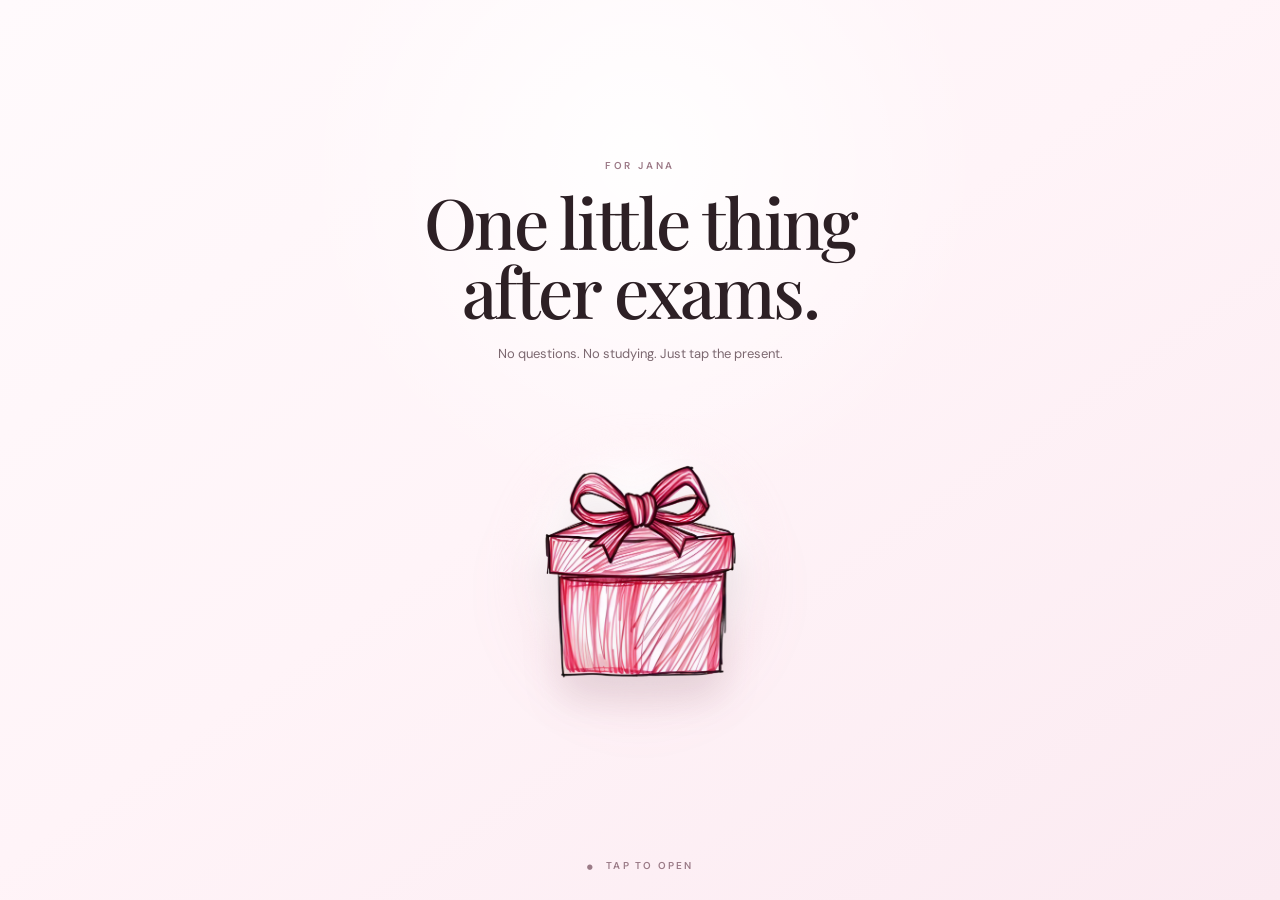
==== index.html @ c88018c9 "Add files via upload" ====
<!DOCTYPE html>
<html lang="en">
<head>
  <meta charset="UTF-8">
  <meta name="viewport" content="width=device-width, initial-scale=1, viewport-fit=cover">
  <meta name="theme-color" content="#fff8fb">
  <title>For Jana — One little thing after exams.</title>
  <link rel="stylesheet" href="styles.css">
</head>
<body>
  <main id="experience" class="experience">
    <!-- SCENE 1: Opening -->
    <section id="opening" class="scene opening-scene" aria-label="Opening">
      <div class="opening-copy">
        <p class="eyebrow">FOR JANA</p>
        <h1>One little thing<br>after exams.</h1>
        <p class="subcopy">No questions. No studying. Just tap the present.</p>
      </div>

      <button id="presentButton" class="present-button" aria-label="Tap to open the present">
        <span class="present-halo" aria-hidden="true"></span>
        <img src="present.png" alt="A pink present with a ribbon">
      </button>

      <p class="tap-hint"><span aria-hidden="true">●</span> TAP TO OPEN</p>
    </section>

    <!-- Persistent layers: envelope exists from the beginning, underneath flowers. -->
    <section id="celebration" class="scene celebration-scene" aria-label="Celebration">
      <div class="celebration-copy">
        <p class="eyebrow">OFFICIAL ANNOUNCEMENT</p>
        <h2>Jana is officially<br><em>DONE.</em></h2>
        <p class="celebration-lede">The notes can go away. The exam timetable can disappear. You made it through.</p>

        <div class="status-cards">
          <article><span>01</span><strong>EXAMS</strong><small>finished</small></article>
          <article><span>02</span><strong>STRESS</strong><small>dismissed</small></article>
          <article><span>03</span><strong>VACATION</strong><small>loading</small></article>
        </div>
      </div>

      <div id="envelopeArea" class="envelope-area">
        <button id="envelopeButton" class="envelope-button" aria-label="Tap the envelope to open it">
          <span class="envelope-shadow" aria-hidden="true"></span>
          <span class="envelope-back" aria-hidden="true"></span>
          <span class="letter-preview" aria-hidden="true">
            <span>for Jana</span>
          </span>
          <span class="envelope-front" aria-hidden="true"></span>
          <span class="envelope-pocket" aria-hidden="true"></span>
          <span class="envelope-flap" aria-hidden="true"></span>
          <span class="envelope-seal" aria-hidden="true">J</span>
        </button>
        <p class="envelope-hint">TAP THE ENVELOPE</p>
      </div>
    </section>

    <!-- Scene 2 letter, layered into the same document so there is no hard page cut. -->
    <section id="letterScene" class="scene letter-scene" aria-label="Letter">
      <div class="paper-wrap">
        <article id="letterPaper" class="letter-paper">
          <div class="paper-content">
            <p class="handwritten small">dear Jana,</p>
            <h3 class="handwritten">You did it.</h3>
            <p class="handwritten body">
              You worked ridiculously hard for these exams, and now you finally get to put the notes away, breathe properly, and enjoy being done.
            </p>
            <p class="handwritten body">
              This is just a little reminder that you should be proud of yourself. You earned the break.
            </p>
            <p class="handwritten signoff">— from someone who’s very glad you’re done</p>
            <button id="continueButton" class="continue-button" type="button">continue your surprise</button>
          </div>
        </article>
      </div>
    </section>

    <!-- Scene 3: Final reveal -->
    <section id="surprise" class="scene surprise-scene" aria-label="Final surprise">
      <div class="surprise-copy">
        <p class="eyebrow">A LITTLE SOMETHING ELSE</p>
        <h2>And now...<br><em>Something nice</em><br>to look forward to.</h2>
        <p>See you on <strong>21 September.</strong></p>
      </div>

      <div class="boarding-pass-wrap">
        <article class="boarding-pass" aria-label="Personalised boarding pass">
          <div class="ticket-main">
            <div class="ticket-brand">
              <span>JANA AIR</span>
              <span class="ticket-mark">✦</span>
            </div>

            <div class="route">
              <div>
                <small>FROM</small>
                <strong>YOU</strong>
              </div>
              <div class="route-line" aria-hidden="true"><span>✈</span></div>
              <div class="align-right">
                <small>TO</small>
                <strong>ME</strong>
              </div>
            </div>

            <div class="flight-grid">
              <div><small>PASSENGER</small><strong>JANA</strong></div>
              <div><small>DATE</small><strong>21 SEP 2026</strong></div>
              <div><small>DEPART</small><strong>09:45</strong></div>
              <div><small>ARRIVE</small><strong>11:55</strong></div>
              <div><small>SEAT</small><strong>01A</strong></div>
              <div><small>GROUP</small><strong>A</strong></div>
            </div>

            <div class="ticket-footer">
              <span>VACATION / PERSONAL INVITATION</span>
              <span>BOARDING 09:15</span>
            </div>
          </div>

          <div class="ticket-stub">
            <div class="stub-top">JANA</div>
            <div class="barcode" aria-hidden="true">
              <i></i><i></i><i></i><i></i><i></i><i></i><i></i><i></i>
              <i></i><i></i><i></i><i></i><i></i><i></i><i></i><i></i>
              <i></i><i></i><i></i><i></i><i></i><i></i><i></i>
            </div>
            <div class="stub-bottom">21 · 09:45</div>
          </div>
        </article>

        <div class="countdown" aria-label="Countdown to 21 September 2026 at 09:45">
          <div><strong id="days">00</strong><span>DAYS</span></div>
          <div><strong id="hours">00</strong><span>HOURS</span></div>
          <div><strong id="minutes">00</strong><span>MIN</span></div>
          <div><strong id="seconds">00</strong><span>SEC</span></div>
        </div>
        <p class="countdown-note">counting down to 21 September 2026 · 09:45</p>
      </div>
    </section>

    <!-- Flower layer sits above the scenes. -->
    <div id="flowerLayer" class="flower-layer" aria-hidden="true"></div>

    <!-- A very subtle cinematic veil during scene changes. -->
    <div id="transitionVeil" class="transition-veil" aria-hidden="true"></div>
  </main>

  <script src="script.js"></script>
</body>
</html>
---- styles.css ----
@import url('https://fonts.googleapis.com/css2?family=DM+Sans:wght@400;500;600&family=Playfair+Display:ital,wght@0,500;0,600;1,500;1,600&family=Caveat:wght@500;600&display=swap');

:root {
  --ink: #2d2025;
  --muted: #7c6870;
  --pink: #e68ca8;
  --deep-pink: #b64c72;
  --blush: #fff3f7;
  --paper: #fffdf9;
  --line: rgba(70, 31, 46, .13);
  --shadow: 0 28px 80px rgba(70, 24, 42, .16);
}

* { box-sizing: border-box; }

html, body {
  margin: 0;
  min-height: 100%;
  background: #fff8fb;
  color: var(--ink);
  font-family: "DM Sans", system-ui, sans-serif;
  overflow: hidden;
}

body { -webkit-font-smoothing: antialiased; }

button {
  font: inherit;
  -webkit-tap-highlight-color: transparent;
}

.experience {
  position: relative;
  width: 100%;
  height: 100svh;
  min-height: 100svh;
  overflow: hidden;
  isolation: isolate;
  background:
    radial-gradient(circle at 50% 18%, rgba(255,255,255,.95), transparent 35%),
    linear-gradient(145deg, #fffafc 0%, #fff4f8 48%, #fbeaf1 100%);
}

.scene {
  position: absolute;
  inset: 0;
  width: 100%;
  height: 100%;
  opacity: 0;
  visibility: hidden;
  pointer-events: none;
}

.opening-scene {
  z-index: 1;
  display: flex;
  flex-direction: column;
  align-items: center;
  justify-content: center;
  padding: max(42px, env(safe-area-inset-top)) 24px max(34px, env(safe-area-inset-bottom));
  text-align: center;
  opacity: 1;
  visibility: visible;
  transition: opacity 900ms cubic-bezier(.22,.61,.36,1);
}

.opening-copy {
  position: relative;
  z-index: 2;
  pointer-events: none;
  transform: translateY(-8px);
}

.eyebrow {
  margin: 0 0 16px;
  font-size: 10px;
  line-height: 1;
  font-weight: 600;
  letter-spacing: .28em;
  color: #9c7a87;
}

h1, h2 {
  margin: 0;
  font-family: "Playfair Display", Georgia, serif;
  font-weight: 500;
  letter-spacing: -.035em;
}

.opening-copy h1 {
  font-size: clamp(39px, 11vw, 70px);
  line-height: .98;
}

.subcopy {
  max-width: 310px;
  margin: 19px auto 0;
  color: var(--muted);
  font-size: 13px;
  line-height: 1.6;
}

.present-button {
  position: relative;
  z-index: 100;
  pointer-events: auto;
  display: grid;
  place-items: center;
  width: min(72vw, 315px);
  aspect-ratio: 1 / 1;
  margin: 12px 0 0;
  padding: 0;
  border: 0;
  background: transparent;
  cursor: pointer;
  touch-action: manipulation;
  transition: transform 700ms cubic-bezier(.2,.8,.2,1), filter 700ms ease;
}

.present-button img {
  position: relative;
  z-index: 2;
  width: 90%;
  height: 90%;
  object-fit: contain;
  filter: drop-shadow(0 24px 18px rgba(87, 35, 54, .13));
  user-select: none;
  pointer-events: none;
}

.present-halo {
  position: absolute;
  width: 64%;
  aspect-ratio: 1;
  border-radius: 50%;
  background: rgba(255, 255, 255, .78);
  filter: blur(20px);
  box-shadow: 0 30px 65px rgba(202, 108, 139, .12);
}

.present-button:active { transform: scale(.96) translateY(4px); }

.tap-hint {
  position: absolute;
  pointer-events: none;
  bottom: max(28px, env(safe-area-inset-bottom));
  margin: 0;
  color: #9b7b87;
  font-size: 10px;
  letter-spacing: .22em;
  font-weight: 600;
  animation: breathe 2.2s ease-in-out infinite;
}

.tap-hint span { font-size: 7px; margin-right: 7px; }

@keyframes breathe {
  0%, 100% { opacity: .52; transform: translateY(0); }
  50% { opacity: 1; transform: translateY(-2px); }
}

/* Celebration scene */
.celebration-scene {
  z-index: 2;
  background:
    radial-gradient(circle at 50% 10%, rgba(255,255,255,.9), transparent 32%),
    linear-gradient(150deg, #fff9fb, #fceef4);
  padding: max(45px, env(safe-area-inset-top)) 24px max(35px, env(safe-area-inset-bottom));
  display: flex;
  flex-direction: column;
  align-items: center;
  justify-content: space-between;
  transition: opacity 900ms ease, visibility 0s linear 900ms;
}

.celebration-copy {
  width: min(100%, 540px);
  text-align: center;
  padding-top: 3vh;
}

.celebration-copy h2 {
  font-size: clamp(43px, 12vw, 76px);
  line-height: .94;
}

.celebration-copy h2 em,
.surprise-copy h2 em { color: var(--deep-pink); }

.celebration-lede {
  max-width: 350px;
  margin: 18px auto 0;
  color: var(--muted);
  font-size: 13px;
  line-height: 1.55;
}

.status-cards {
  display: grid;
  grid-template-columns: repeat(3, 1fr);
  gap: 7px;
  width: min(100%, 380px);
  margin: 20px auto 0;
}

.status-cards article {
  display: flex;
  flex-direction: column;
  gap: 3px;
  padding: 11px 7px 12px;
  border: 1px solid var(--line);
  border-radius: 13px;
  background: rgba(255,255,255,.48);
  text-align: left;
}

.status-cards span {
  font-size: 8px;
  letter-spacing: .16em;
  color: #b4939e;
}

.status-cards strong {
  font-size: 9px;
  letter-spacing: .13em;
}

.status-cards small {
  font-size: 9px;
  color: var(--muted);
}

.envelope-area {
  width: min(100%, 420px);
  display: flex;
  flex-direction: column;
  align-items: center;
  margin-bottom: 1vh;
}

.envelope-button {
  position: relative;
  width: min(78vw, 350px);
  aspect-ratio: 1.58 / 1;
  padding: 0;
  border: 0;
  background: transparent;
  cursor: pointer;
  touch-action: manipulation;
  filter: drop-shadow(0 28px 24px rgba(88, 39, 57, .13));
  transform: translateZ(0);
}

.envelope-shadow,
.envelope-back,
.envelope-front,
.envelope-pocket {
  position: absolute;
  inset: 0;
  border-radius: 4px;
}

.envelope-shadow {
  inset: 5% -2% -6%;
  background: rgba(82, 32, 52, .14);
  filter: blur(14px);
  transform: translateY(9px);
}

.envelope-back {
  background:
    linear-gradient(150deg, rgba(255,255,255,.55), transparent 45%),
    linear-gradient(160deg, #f7b4c7, #ed8eab 78%, #d96e91);
  border: 1px solid rgba(129, 57, 79, .13);
  box-shadow: inset 0 0 0 1px rgba(255,255,255,.34);
}

.letter-preview {
  position: absolute;
  z-index: 1;
  left: 11%;
  right: 11%;
  bottom: 9%;
  height: 76%;
  padding-top: 13%;
  border-radius: 2px;
  background: linear-gradient(180deg, #fffefb, #f6f0e8);
  box-shadow: 0 8px 16px rgba(80, 38, 50, .08);
  color: #a47783;
  font-family: "Caveat", cursive;
  font-size: 22px;
  transform: translateY(9%);
}

.envelope-front {
  z-index: 3;
  clip-path: polygon(0 0, 50% 55%, 100% 0, 100% 100%, 0 100%);
  background: linear-gradient(155deg, #f4a5bc, #e77f9e);
  border-top: 1px solid rgba(255,255,255,.45);
}

.envelope-pocket {
  z-index: 4;
  clip-path: polygon(0 100%, 0 43%, 50% 76%, 100% 43%, 100% 100%);
  background:
    linear-gradient(135deg, rgba(255,255,255,.32), transparent 50%),
    linear-gradient(155deg, #f09ab2, #df7596);
  box-shadow: inset 0 1px 0 rgba(255,255,255,.4);
}

.envelope-flap {
  position: absolute;
  z-index: 5;
  inset: 0;
  clip-path: polygon(0 0, 50% 60%, 100% 0, 100% 0, 0 0);
  background: linear-gradient(155deg, #ffc5d4, #ef91ad 80%);
  transform-origin: 50% 0;
  transition: transform 1100ms cubic-bezier(.2,.8,.2,1), opacity 600ms ease;
  backface-visibility: hidden;
  filter: drop-shadow(0 1px 1px rgba(108,44,65,.15));
}

.envelope-seal {
  position: absolute;
  z-index: 6;
  left: 50%;
  top: 47%;
  display: grid;
  place-items: center;
  width: 38px;
  height: 38px;
  transform: translate(-50%, -50%);
  border-radius: 50%;
  background: radial-gradient(circle at 32% 28%, #f9b2c7, #bd5477);
  border: 1px solid rgba(112, 40, 63, .18);
  box-shadow: 0 5px 12px rgba(100, 37, 58, .17), inset 0 1px 1px rgba(255,255,255,.55);
  color: #fff8fb;
  font-family: "Playfair Display", serif;
  font-size: 16px;
  transition: transform 650ms ease, opacity 450ms ease;
}

.envelope-button:active { transform: scale(.985); }
.envelope-button.is-opening .envelope-flap { transform: rotateX(178deg); }
.envelope-button.is-opening .envelope-seal { transform: translate(-50%, -50%) scale(.7); opacity: 0; }

.envelope-hint {
  margin: 13px 0 0;
  font-size: 9px;
  font-weight: 600;
  letter-spacing: .22em;
  color: #a17f8b;
  animation: breathe 2.5s ease-in-out infinite;
}

/* Flowers */
.flower-layer {
  position: absolute;
  z-index: 20;
  inset: -8vh -5vw;
  overflow: hidden;
  pointer-events: none;
  visibility: hidden;
  opacity: 1;
}

.flower {
  position: absolute;
  top: -22vh;
  left: 0;
  width: var(--size);
  height: auto;
  opacity: var(--opacity);
  will-change: transform;
  transform: translate3d(0, -30vh, 0) rotate(var(--r0));
  filter: drop-shadow(0 10px 7px rgba(77, 31, 47, .10));
  animation: fall var(--duration) cubic-bezier(.22,.61,.36,1) forwards;
}

@keyframes fall {
  0% {
    transform: translate3d(var(--x0), -32vh, 0) rotate(var(--r0));
  }
  62% {
    transform: translate3d(calc(var(--x1) + var(--drift)), 60vh, 0) rotate(var(--r1));
  }
  100% {
    transform: translate3d(var(--x2), 122vh, 0) rotate(var(--r2));
  }
}

.transition-veil {
  position: absolute;
  z-index: 30;
  inset: 0;
  pointer-events: none;
  background: rgba(255,250,252,.0);
  opacity: 0;
  transition: opacity 700ms ease;
}

/* Letter scene */
.letter-scene {
  z-index: 4;
  display: grid;
  place-items: center;
  padding: max(30px, env(safe-area-inset-top)) 18px max(30px, env(safe-area-inset-bottom));
  background:
    radial-gradient(circle at 50% 30%, rgba(255,255,255,.92), transparent 42%),
    linear-gradient(145deg, #fff7fa, #fbeaf1);
  transition: opacity 850ms cubic-bezier(.22,.61,.36,1), visibility 0s linear 850ms;
}

.paper-wrap {
  width: min(91vw, 560px);
  perspective: 1100px;
}

.letter-paper {
  position: relative;
  width: 100%;
  min-height: min(74svh, 650px);
  padding: clamp(28px, 7vw, 55px);
  background:
    linear-gradient(105deg, rgba(173, 138, 111, .05), transparent 23%, rgba(173,138,111,.025) 70%, transparent),
    #fffdf8;
  border: 1px solid rgba(100, 73, 57, .10);
  box-shadow: var(--shadow);
  transform: rotate(-1.1deg) translateY(8vh);
  opacity: 0;
  transition: transform 1200ms cubic-bezier(.2,.8,.2,1), opacity 700ms ease;
  overflow: hidden;
}

.letter-paper::before,
.letter-paper::after {
  content: "";
  position: absolute;
  inset: 0;
  pointer-events: none;
}

.letter-paper::before {
  background: repeating-linear-gradient(0deg, rgba(100,80,60,.015) 0, rgba(100,80,60,.015) 1px, transparent 1px, transparent 4px);
  mix-blend-mode: multiply;
}

.letter-paper::after {
  inset: 13px;
  border: 1px solid rgba(110,82,66,.055);
}

.letter-scene.active .letter-paper {
  opacity: 1;
  transform: rotate(-1.1deg) translateY(0);
}

.paper-content { position: relative; z-index: 2; }

.handwritten {
  font-family: "Caveat", cursive;
  color: #49343c;
  font-weight: 500;
}

.handwritten.small { font-size: 25px; margin: 0 0 20px; }
.letter-paper h3 { font-size: clamp(42px, 13vw, 67px); line-height: .9; margin: 0 0 24px; }
.handwritten.body { font-size: clamp(20px, 5.2vw, 27px); line-height: 1.23; margin: 0 0 20px; }
.handwritten.signoff { font-size: clamp(19px, 4.8vw, 24px); line-height: 1.2; margin: 25px 0 0; }

.continue-button {
  margin-top: 28px;
  padding: 12px 17px;
  border: 1px solid rgba(94,48,65,.17);
  border-radius: 999px;
  background: rgba(255,255,255,.55);
  color: #714b5a;
  font-size: 10px;
  letter-spacing: .1em;
  text-transform: lowercase;
  cursor: pointer;
  transition: transform 220ms ease, background 220ms ease;
}
.continue-button:active { transform: scale(.97); }

/* Final scene */
.surprise-scene {
  z-index: 5;
  display: flex;
  flex-direction: column;
  align-items: center;
  justify-content: center;
  gap: clamp(18px, 3vh, 30px);
  padding: max(34px, env(safe-area-inset-top)) 18px max(28px, env(safe-area-inset-bottom));
  background:
    radial-gradient(circle at 50% 5%, rgba(255,255,255,.95), transparent 38%),
    linear-gradient(145deg, #fff9fb, #f8e8ef);
  transition: opacity 850ms ease, visibility 0s linear 850ms;
}

.surprise-copy { text-align: center; }
.surprise-copy h2 { font-size: clamp(35px, 9.5vw, 62px); line-height: .98; }
.surprise-copy > p {
  margin: 13px 0 0;
  color: var(--muted);
  font-size: 13px;
}
.surprise-copy strong { color: var(--deep-pink); }

.boarding-pass-wrap { width: min(94vw, 670px); }

.boarding-pass {
  display: grid;
  grid-template-columns: 1fr 90px;
  width: 100%;
  min-height: 250px;
  border-radius: 17px;
  overflow: hidden;
  background:
    linear-gradient(120deg, rgba(255,255,255,.8), rgba(255,247,249,.82)),
    #fff;
  box-shadow: 0 30px 70px rgba(80,34,52,.15);
  border: 1px solid rgba(76,35,49,.11);
  transform: rotate(-.7deg);
}

.ticket-main {
  position: relative;
  padding: 21px 20px 17px;
}

.ticket-stub {
  position: relative;
  display: flex;
  flex-direction: column;
  justify-content: space-between;
  padding: 18px 13px;
  border-left: 1px dashed rgba(83,43,57,.25);
  background: rgba(250,230,237,.55);
}

.ticket-stub::before,
.ticket-stub::after {
  content: "";
  position: absolute;
  left: -8px;
  width: 16px;
  height: 16px;
  border-radius: 50%;
  background: #f8e8ef;
}
.ticket-stub::before { top: -8px; }
.ticket-stub::after { bottom: -8px; }

.ticket-brand, .ticket-footer {
  display: flex;
  justify-content: space-between;
  align-items: center;
}
.ticket-brand {
  font-size: 9px;
  font-weight: 600;
  letter-spacing: .2em;
  color: #8c6875;
}
.ticket-mark { color: #c95e82; font-size: 13px; }

.route {
  display: grid;
  grid-template-columns: 1fr auto 1fr;
  align-items: end;
  gap: 10px;
  margin: 25px 0 21px;
}
.route small, .flight-grid small {
  display: block;
  margin-bottom: 5px;
  color: #9a7d87;
  font-size: 7px;
  letter-spacing: .18em;
  font-weight: 600;
}
.route strong {
  font-family: "Playfair Display", serif;
  font-size: clamp(25px, 7vw, 42px);
  line-height: .9;
  font-weight: 500;
}
.align-right { text-align: right; }
.route-line {
  width: clamp(55px, 15vw, 100px);
  height: 1px;
  margin-bottom: 8px;
  background: #d7a4b5;
  position: relative;
}
.route-line span {
  position: absolute;
  left: 50%;
  top: 50%;
  transform: translate(-50%, -50%) rotate(0deg);
  padding: 0 6px;
  background: #fffafc;
  color: #b95e7b;
  font-size: 14px;
}

.flight-grid {
  display: grid;
  grid-template-columns: 1.25fr 1.45fr 1fr 1fr;
  gap: 14px 10px;
  padding-top: 15px;
  border-top: 1px solid rgba(83,43,57,.10);
}
.flight-grid strong {
  font-size: 10px;
  letter-spacing: .06em;
}

.ticket-footer {
  margin-top: 17px;
  padding-top: 12px;
  border-top: 1px solid rgba(83,43,57,.10);
  color: #9a7d87;
  font-size: 6px;
  letter-spacing: .13em;
}

.stub-top, .stub-bottom {
  font-size: 7px;
  letter-spacing: .16em;
  color: #8f6d79;
  font-weight: 600;
}
.barcode {
  display: flex;
  align-items: stretch;
  justify-content: center;
  height: 75px;
  gap: 2px;
  transform: rotate(90deg);
}
.barcode i {
  display: block;
  width: 2px;
  height: 60px;
  background: #5c3c48;
}
.barcode i:nth-child(2n) { width: 1px; }
.barcode i:nth-child(3n) { width: 3px; }
.barcode i:nth-child(5n) { width: 1px; }

.countdown {
  display: grid;
  grid-template-columns: repeat(4, 1fr);
  gap: 7px;
  margin: 19px auto 0;
  width: min(100%, 460px);
}
.countdown div {
  padding: 9px 5px 8px;
  border: 1px solid rgba(83,43,57,.10);
  border-radius: 10px;
  background: rgba(255,255,255,.43);
  text-align: center;
}
.countdown strong {
  display: block;
  font-family: "Playfair Display", serif;
  font-size: 23px;
  font-weight: 500;
}
.countdown span {
  font-size: 6px;
  letter-spacing: .15em;
  color: #9a7d87;
}
.countdown-note {
  margin: 9px 0 0;
  text-align: center;
  color: #a18791;
  font-size: 8px;
  letter-spacing: .06em;
}

/* State classes */
body.flowers-active .opening-scene { opacity: 0; }
body.celebration-visible .celebration-scene {
  opacity: 1;
  visibility: visible;
  pointer-events: auto;
  transition-delay: 0s;
}
body.letter-visible .celebration-scene {
  opacity: 0;
  visibility: hidden;
  pointer-events: none;
}
body.letter-visible .letter-scene {
  opacity: 1;
  visibility: visible;
  pointer-events: auto;
  transition-delay: 0s;
}
body.surprise-visible .letter-scene {
  opacity: 0;
  visibility: hidden;
  pointer-events: none;
}
body.surprise-visible .surprise-scene {
  opacity: 1;
  visibility: visible;
  pointer-events: auto;
  transition-delay: 0s;
}

/* Desktop */
@media (min-width: 700px) {
  .opening-copy h1 { font-size: 70px; }
  .present-button { width: 315px; }
  .celebration-scene { padding-top: 55px; }
  .celebration-copy { padding-top: 0; }
  .status-cards { margin-top: 24px; }
  .envelope-area { margin-bottom: 0; }
  .surprise-scene { gap: 25px; }
  .boarding-pass { min-height: 300px; }
}

/* Small iPhones */
@media (max-height: 720px) and (max-width: 500px) {
  .opening-copy { transform: translateY(-2px); }
  .opening-copy h1 { font-size: 37px; }
  .subcopy { margin-top: 12px; }
  .present-button { width: min(61vw, 250px); margin-top: 2px; }
  .tap-hint { bottom: max(19px, env(safe-area-inset-bottom)); }
  .celebration-copy h2 { font-size: 42px; }
  .celebration-lede { margin-top: 12px; }
  .status-cards { margin-top: 13px; }
  .envelope-button { width: min(69vw, 300px); }
  .envelope-hint { margin-top: 8px; }
  .surprise-scene { justify-content: flex-start; padding-top: max(28px, env(safe-area-inset-top)); }
  .surprise-copy h2 { font-size: 33px; }
  .boarding-pass { min-height: 220px; }
  .ticket-main { padding: 16px 14px 12px; }
  .route { margin: 17px 0 14px; }
  .flight-grid { gap: 9px 7px; }
  .countdown { margin-top: 12px; }
}

/* Reduced motion accessibility */
@media (prefers-reduced-motion: reduce) {
  *, *::before, *::after {
    scroll-behavior: auto !important;
    animation-duration: .01ms !important;
    animation-iteration-count: 1 !important;
    transition-duration: .01ms !important;
  }
}
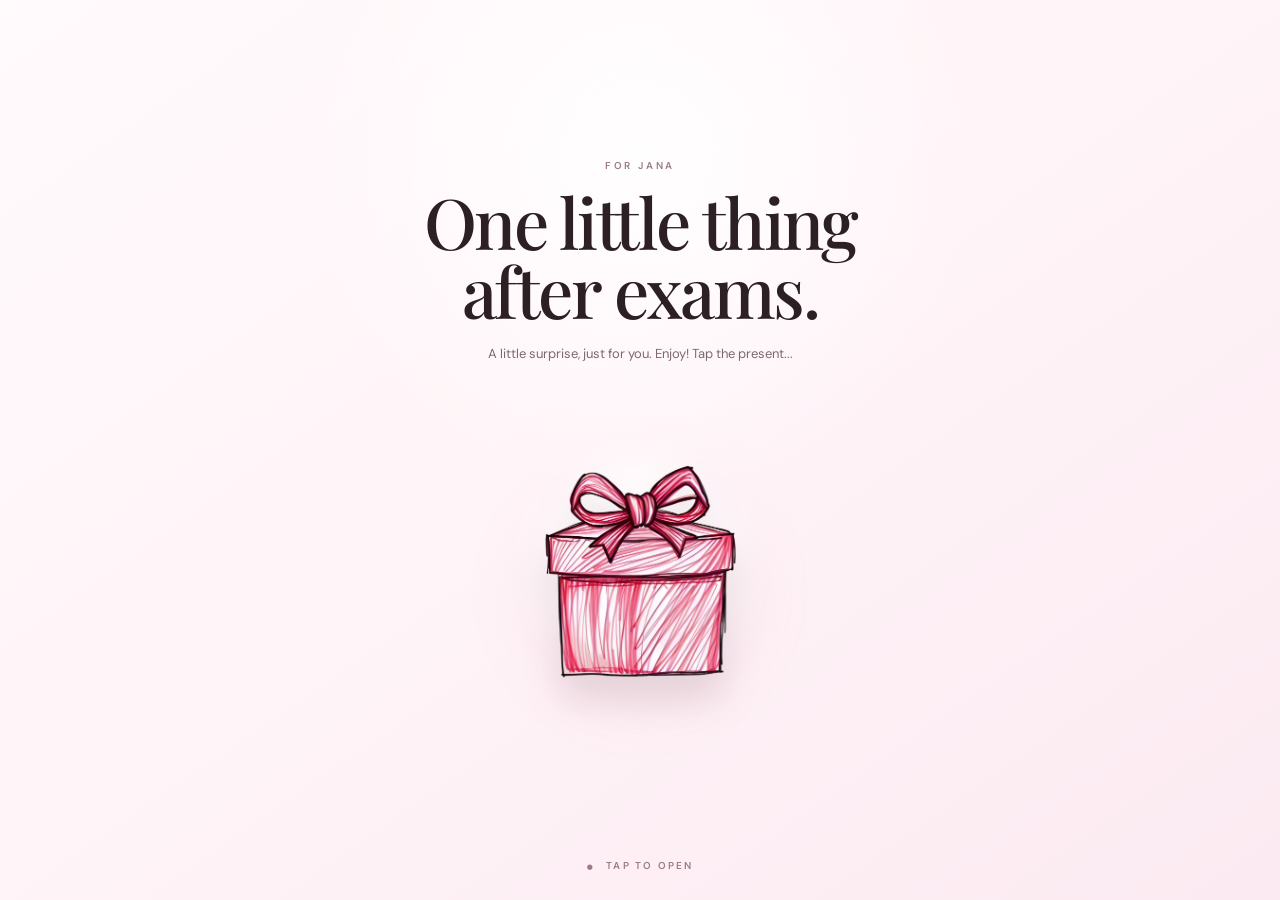
==== commit cf2861ff: "Update index.html" ====
--- a/index.html
+++ b/index.html
@@ -4,7 +4,7 @@
   <meta charset="UTF-8">
   <meta name="viewport" content="width=device-width, initial-scale=1, viewport-fit=cover">
   <meta name="theme-color" content="#fff8fb">
-  <title>For Jana — One little thing after exams.</title>
+  <title>For Jana. I made a little something for you.</title>
   <link rel="stylesheet" href="styles.css">
 </head>
 <body>
@@ -14,7 +14,7 @@
       <div class="opening-copy">
         <p class="eyebrow">FOR JANA</p>
         <h1>One little thing<br>after exams.</h1>
-        <p class="subcopy">No questions. No studying. Just tap the present.</p>
+        <p class="subcopy">A little surprise, just for you. Enjoy! Tap the present...</p>
       </div>
 
       <button id="presentButton" class="present-button" aria-label="Tap to open the present">
@@ -30,7 +30,7 @@
       <div class="celebration-copy">
         <p class="eyebrow">OFFICIAL ANNOUNCEMENT</p>
         <h2>Jana is officially<br><em>DONE.</em></h2>
-        <p class="celebration-lede">The notes can go away. The exam timetable can disappear. You made it through.</p>
+        <p class="celebration-lede">You can burn the notes (or maybe not, wait till finals). The exam timetable can disappear. You made it through!</p>
 
         <div class="status-cards">
           <article><span>01</span><strong>EXAMS</strong><small>finished</small></article>
@@ -63,12 +63,12 @@
             <p class="handwritten small">dear Jana,</p>
             <h3 class="handwritten">You did it.</h3>
             <p class="handwritten body">
-              You worked ridiculously hard for these exams, and now you finally get to put the notes away, breathe properly, and enjoy being done.
+              You worked ridiculously hard for these exams, and now you finally get to relax for a bit, get some beauty sleep, and enjoy being done.
             </p>
             <p class="handwritten body">
               This is just a little reminder that you should be proud of yourself. You earned the break.
             </p>
-            <p class="handwritten signoff">— from someone who’s very glad you’re done</p>
+            <p class="handwritten signoff">from Jowan</p>
             <button id="continueButton" class="continue-button" type="button">continue your surprise</button>
           </div>
         </article>
@@ -80,7 +80,7 @@
       <div class="surprise-copy">
         <p class="eyebrow">A LITTLE SOMETHING ELSE</p>
         <h2>And now...<br><em>Something nice</em><br>to look forward to.</h2>
-        <p>See you on <strong>21 September.</strong></p>
+        <p>See you on <strong>21 September!</strong></p>
       </div>
 
       <div class="boarding-pass-wrap">
